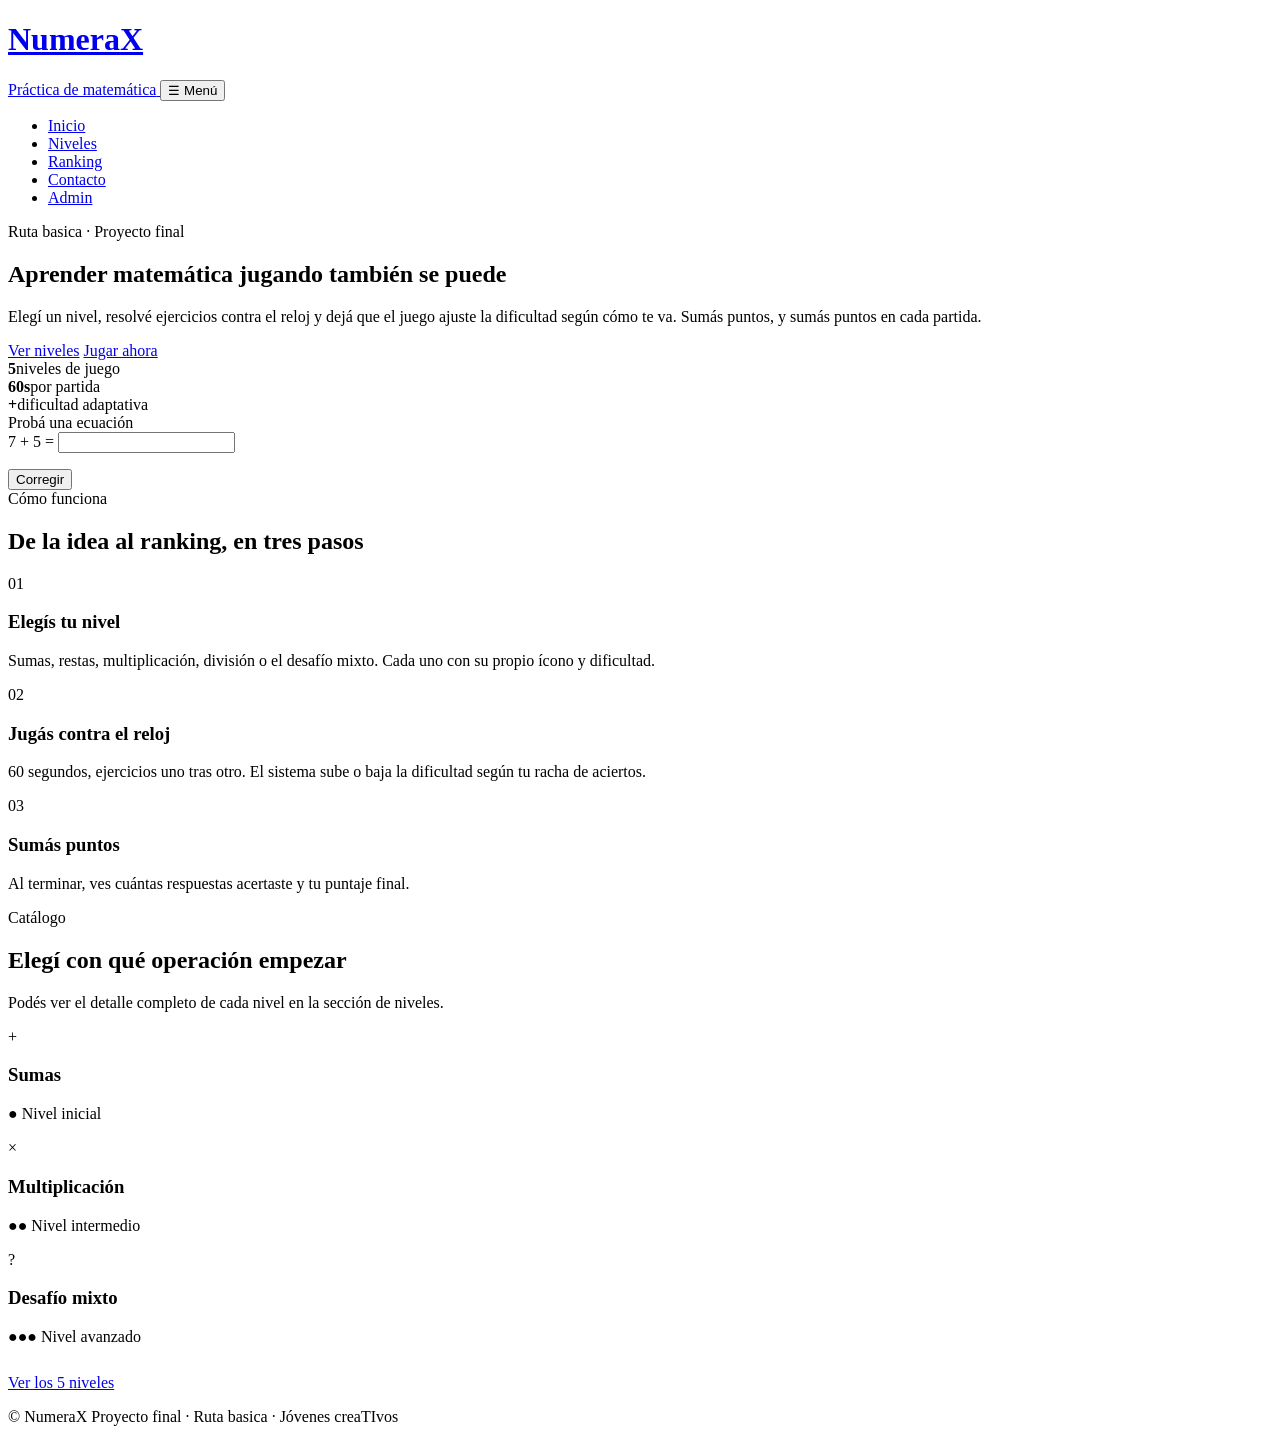
==== index.html @ 87781acc "saco el tutor con IA y cambio ruta básica" ====
<!DOCTYPE html>
<html lang="es">
<head>
  <meta charset="UTF-8" />
  <meta name="viewport" content="width=device-width, initial-scale=1.0" />
  <title>Inicio</title>
  <meta name="description" content="Practicá matemática jugando: sumas, restas, multiplicación, división y desafíos mixtos con dificultad adaptativa." />
  <link rel="preconnect" href="https://fonts.googleapis.com" />
  <link href="https://fonts.googleapis.com/css2?family=Space+Grotesk:wght@500;700&family=Inter:wght@400;500;600&family=IBM+Plex+Mono:wght@500;600&display=swap" rel="stylesheet" />
  <link rel="stylesheet" href="css/style.css" />
</head>
<body data-page="inicio" data-title-suffix="Inicio">
  <header class="site-header">
    <div class="container nav">
      <a href="index.html" class="brand">
        <h1 class="brand-name" data-brand-name>NumeraX</h1>
        <span class="brand-tag" data-brand-tag>Práctica de matemática</span>
      </a>
      <button class="nav-toggle" aria-expanded="false" aria-controls="menu-principal">
        ☰ Menú
      </button>
      <ul class="nav-links" id="menu-principal">
        <li><a href="index.html" data-page="inicio">Inicio</a></li>
        <li><a href="catalogo.html" data-page="catalogo">Niveles</a></li>
        <li><a href="ranking.html" data-page="ranking">Ranking</a></li>
        <li><a href="contacto.html" data-page="contacto">Contacto</a></li>
        <li><a href="login.html" data-page="login">Admin</a></li>
      </ul>
    </div>
  </header>

  <main>
    <section class="hero">
      <div class="container hero" style="grid-column: 1 / -1;">
        <div class="hero-copy">
          <span class="eyebrow">Ruta basica · Proyecto final</span>
          <h1>Aprender matemática jugando también se puede</h1>
          <p class="lede">
            Elegí un nivel, resolvé ejercicios contra el reloj y dejá que el
            juego ajuste la dificultad según cómo te va. Sumás puntos,
            y sumás puntos en cada partida.
          </p>
          <div class="hero-actions">
            <a href="catalogo.html" class="btn btn-primary">Ver niveles</a>
            <a href="jugar.html?nivel=mixto" class="btn btn-secondary">Jugar ahora</a>
          </div>
          <div class="hero-stats">
            <div><strong>5</strong><span>niveles de juego</span></div>
            <div><strong>60s</strong><span>por partida</span></div>
            <div><strong>+</strong><span>dificultad adaptativa</span></div>
          </div>
        </div>

        <div class="hero-visual">
          <div class="demo-card">
            <span class="label">Probá una ecuación</span>
            <div class="equation-demo">
              <span id="demo-a">7</span>
              <span>+</span>
              <span id="demo-b">5</span>
              <span>=</span>
              <input type="number" id="demo-input" aria-label="Tu respuesta" />
            </div>
            <p class="equation-feedback" id="demo-feedback"></p>
            <button class="btn btn-secondary btn-block" id="demo-btn" type="button">Corregir</button>
          </div>
        </div>
      </div>
    </section>

    <section id="como-funciona">
      <div class="container">
        <div class="section-head">
          <span class="eyebrow">Cómo funciona</span>
          <h2>De la idea al ranking, en tres pasos</h2>
        </div>
        <div class="grid-3">
          <div class="card">
            <span class="step-number">01</span>
            <h3>Elegís tu nivel</h3>
            <p>Sumas, restas, multiplicación, división o el desafío mixto. Cada uno con su propio ícono y dificultad.</p>
          </div>
          <div class="card">
            <span class="step-number">02</span>
            <h3>Jugás contra el reloj</h3>
            <p>60 segundos, ejercicios uno tras otro. El sistema sube o baja la dificultad según tu racha de aciertos.</p>
          </div>
          <div class="card">
            <span class="step-number">03</span>
            <h3>Sumás puntos</h3>
            <p>Al terminar, ves cuántas respuestas acertaste y tu puntaje final.</p>
          </div>
        </div>
      </div>
    </section>

    <section id="niveles-preview">
      <div class="container">
        <div class="section-head">
          <span class="eyebrow">Catálogo</span>
          <h2>Elegí con qué operación empezar</h2>
          <p>Podés ver el detalle completo de cada nivel en la sección de niveles.</p>
        </div>
        <div class="grid-3">
          <div class="level-card">
            <div class="icon mono">+</div>
            <h3>Sumas</h3>
            <p class="difficulty"><span class="dot">●</span> Nivel inicial</p>
          </div>
          <div class="level-card">
            <div class="icon mono">×</div>
            <h3>Multiplicación</h3>
            <p class="difficulty"><span class="dot">●●</span> Nivel intermedio</p>
          </div>
          <div class="level-card">
            <div class="icon mono">?</div>
            <h3>Desafío mixto</h3>
            <p class="difficulty"><span class="dot">●●●</span> Nivel avanzado</p>
          </div>
        </div>
        <p class="center" style="margin-top:28px;">
          <a href="catalogo.html" class="btn btn-secondary">Ver los 5 niveles</a>
        </p>
      </div>
    </section>
  </main>

  <footer class="site-footer">
    <div class="container">
      <span>© <span data-current-year></span> <span data-brand-name>NumeraX</span></span>
      <span>Proyecto final · Ruta basica · Jóvenes creaTIvos</span>
    </div>
  </footer>

  <script src="js/config.js"></script>
  <script src="js/common.js"></script>
  <script>
    document.addEventListener("DOMContentLoaded", () => {
      const a = 7, b = 5, resultado = 12;
      const input = document.getElementById("demo-input");
      const feedback = document.getElementById("demo-feedback");
      document.getElementById("demo-btn").addEventListener("click", () => {
        const valor = Number(input.value);
        feedback.classList.remove("ok", "bad");
        if (valor === resultado) {
          feedback.textContent = "¡Exacto! Así de simple se siente jugar.";
          feedback.classList.add("ok");
        } else {
          feedback.textContent = `Casi — era ${resultado}. ¡Animate a jugar de verdad!`;
          feedback.classList.add("bad");
        }
      });
    });
  </script>
  <script type="module" src="js/sesion.js"></script>
</body>
</html>
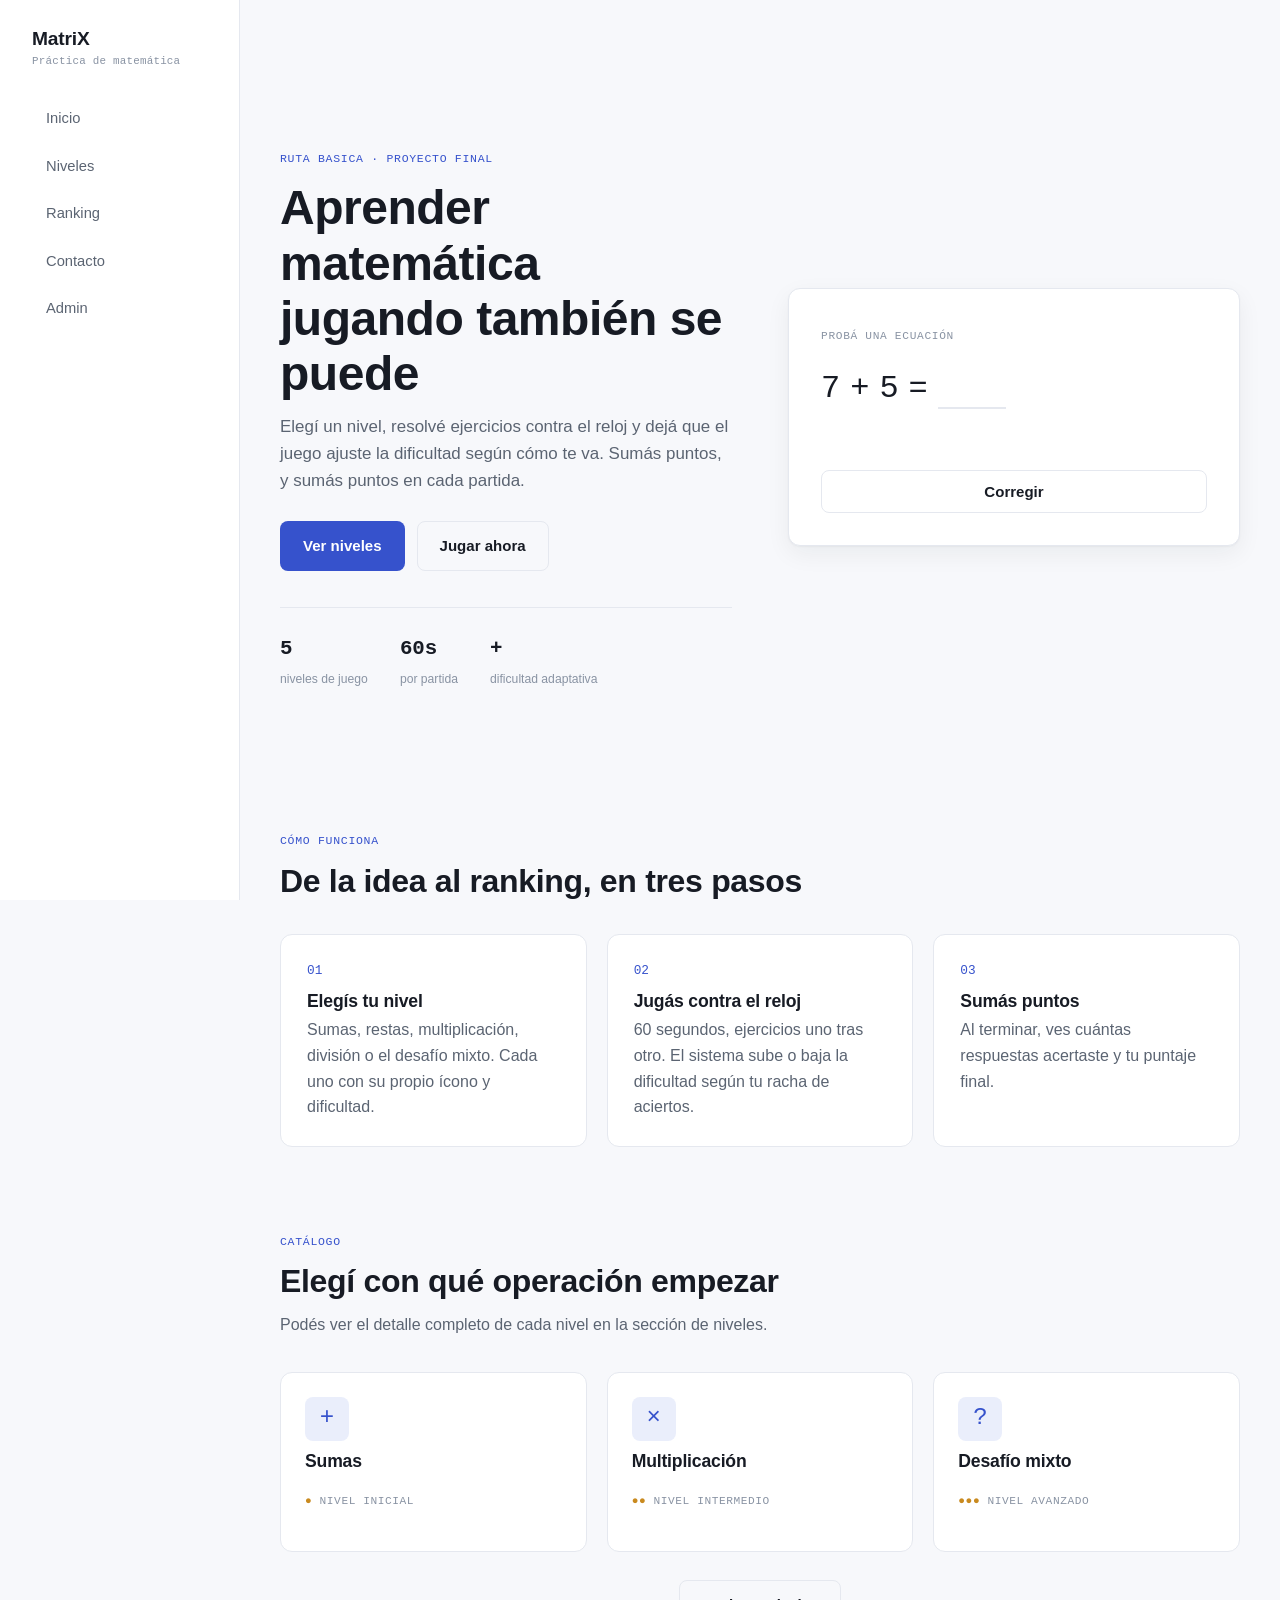
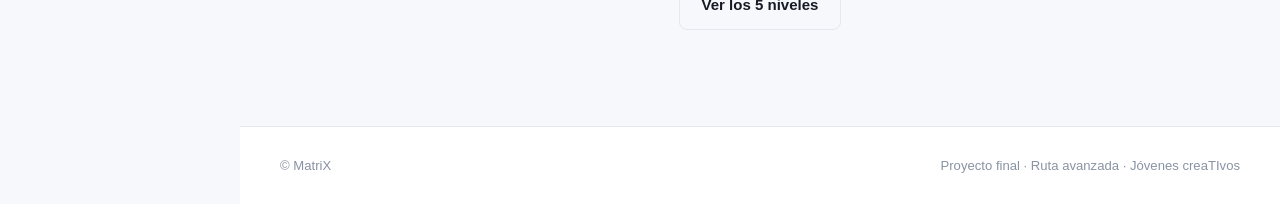
==== commit 6e8f0e58: "Merge branch 'main' of https://github.com/valen561/MatriX" ====
--- a/index.html
+++ b/index.html
@@ -13,7 +13,7 @@
   <header class="site-header">
     <div class="container nav">
       <a href="index.html" class="brand">
-        <h1 class="brand-name" data-brand-name>NumeraX</h1>
+        <h1 class="brand-name" data-brand-name>MatriX</h1>
         <span class="brand-tag" data-brand-tag>Práctica de matemática</span>
       </a>
       <button class="nav-toggle" aria-expanded="false" aria-controls="menu-principal">
@@ -127,8 +127,8 @@
 
   <footer class="site-footer">
     <div class="container">
-      <span>© <span data-current-year></span> <span data-brand-name>NumeraX</span></span>
-      <span>Proyecto final · Ruta basica · Jóvenes creaTIvos</span>
+      <span>© <span data-current-year></span> <span data-brand-name>MatriX</span></span>
+      <span>Proyecto final · Ruta avanzada · Jóvenes creaTIvos</span>
     </div>
   </footer>
 
--- a/css/style.css
+++ b/css/style.css
@@ -0,0 +1,1074 @@
+/* ============================================================
+   TOKENS DE DISEÑO — versión minimalista
+   Paleta basada en azul índigo (lógica, precisión, números),
+   con acentos discretos de verde/rojo solo para feedback.
+   ============================================================ */
+:root {
+  --bg: #f7f8fb;
+  --surface: #ffffff;
+  --border: #e5e8ef;
+  --ink: #171b24;
+  --ink-soft: #5b6472;
+  --ink-faint: #8993a3;
+
+  --accent: #3652cc;
+  --accent-dark: #26399c;
+  --accent-soft: #eaeefb;
+
+  --success: #1e9e6d;
+  --success-soft: #e5f5ee;
+  --danger: #d64545;
+  --danger-soft: #fbe9e7;
+  --gold: #c98a1f;
+
+  --font-display: "Space Grotesk", "Segoe UI", sans-serif;
+  --font-body: "Inter", "Segoe UI", sans-serif;
+  --font-mono: "IBM Plex Mono", "Courier New", monospace;
+
+  --radius: 12px;
+  --radius-sm: 8px;
+  --shadow-card: 0 1px 2px rgba(23, 27, 36, 0.04), 0 8px 24px rgba(23, 27, 36, 0.06);
+  --max-width: 1120px;
+}
+
+* { box-sizing: border-box; }
+html { scroll-behavior: smooth; }
+
+body {
+  margin: 0;
+  font-family: var(--font-body);
+  color: var(--ink);
+  background: var(--bg);
+  line-height: 1.6;
+}
+
+img { max-width: 100%; display: block; }
+a { color: inherit; }
+
+.container {
+  max-width: var(--max-width);
+  margin: 0 auto;
+  padding: 0 24px;
+}
+
+h1, h2, h3, .brand-name {
+  font-family: var(--font-display);
+  color: var(--ink);
+  line-height: 1.15;
+  font-weight: 600;
+  margin: 0 0 12px;
+  letter-spacing: -0.01em;
+}
+
+h1 { font-size: clamp(2rem, 4.4vw, 3rem); }
+h2 { font-size: clamp(1.5rem, 2.6vw, 2rem); }
+h3 { font-size: 1.1rem; font-weight: 600; }
+
+p { margin: 0 0 16px; color: var(--ink-soft); }
+.mono { font-family: var(--font-mono); }
+
+.eyebrow {
+  display: inline-flex;
+  align-items: center;
+  gap: 8px;
+  font-family: var(--font-mono);
+  font-size: 0.72rem;
+  letter-spacing: 0.06em;
+  text-transform: uppercase;
+  color: var(--accent);
+  margin-bottom: 12px;
+}
+
+/* ---------------- BOTONES ---------------- */
+.btn {
+  display: inline-flex;
+  align-items: center;
+  justify-content: center;
+  gap: 8px;
+  font-family: var(--font-body);
+  font-weight: 600;
+  font-size: 0.94rem;
+  padding: 12px 22px;
+  border-radius: var(--radius-sm);
+  border: 1px solid transparent;
+  cursor: pointer;
+  text-decoration: none;
+  transition: background 0.15s ease, border-color 0.15s ease, transform 0.1s ease;
+}
+.btn:active { transform: scale(0.98); }
+.btn:focus-visible { outline: 2px solid var(--accent); outline-offset: 2px; }
+
+.btn-primary { background: var(--accent); color: #fff; }
+.btn-primary:hover { background: var(--accent-dark); }
+
+.btn-secondary { background: transparent; color: var(--ink); border-color: var(--border); }
+.btn-secondary:hover { border-color: var(--ink-faint); }
+
+.btn-ghost { background: var(--surface); color: var(--ink); border-color: var(--border); }
+.btn-ghost:hover { border-color: var(--ink-faint); }
+
+.btn-block { width: 100%; }
+.btn[disabled] { opacity: 0.5; cursor: not-allowed; transform: none; }
+
+/* ---------------- HEADER / NAV ---------------- */
+.site-header {
+  background: var(--surface);
+  border-bottom: 1px solid var(--border);
+  position: sticky;
+  top: 0;
+  z-index: 50;
+}
+.nav {
+  display: flex;
+  align-items: center;
+  justify-content: space-between;
+  padding: 16px 0;
+}
+.brand { display: flex; align-items: baseline; gap: 8px; text-decoration: none; }
+.brand-name { color: var(--ink); font-size: 1.2rem; margin: 0; }
+.brand-tag {
+  font-family: var(--font-mono);
+  font-size: 0.68rem;
+  color: var(--ink-faint);
+  letter-spacing: 0.02em;
+}
+.nav-links { list-style: none; display: flex; gap: 4px; margin: 0; padding: 0; }
+.nav-links a {
+  display: block;
+  padding: 8px 14px;
+  border-radius: var(--radius-sm);
+  text-decoration: none;
+  color: var(--ink-soft);
+  font-weight: 500;
+  font-size: 0.92rem;
+}
+.nav-links a:hover { color: var(--ink); background: var(--bg); }
+.nav-links a[aria-current="page"] { color: var(--accent); background: var(--accent-soft); }
+
+.nav-account { display: flex; align-items: center; gap: 8px; }
+.nav-account .nav-user { font-family: var(--font-mono); font-size: 0.85rem; color: var(--ink-soft); }
+.nav-account .btn { padding: 8px 14px; font-size: 0.85rem; }
+
+.nav-toggle {
+  display: none;
+  background: none;
+  border: 1px solid var(--border);
+  border-radius: var(--radius-sm);
+  color: var(--ink);
+  padding: 8px 10px;
+  cursor: pointer;
+}
+
+/* ---------------- HERO ---------------- */
+.hero {
+  padding: 72px 0 48px;
+  display: grid;
+  grid-template-columns: 1.1fr 0.9fr;
+  gap: 56px;
+  align-items: center;
+}
+.hero-copy .lede { font-size: 1.06rem; }
+.hero-actions { display: flex; gap: 12px; flex-wrap: wrap; margin-top: 26px; }
+.hero-stats {
+  display: flex;
+  gap: 32px;
+  margin-top: 36px;
+  padding-top: 24px;
+  border-top: 1px solid var(--border);
+}
+.hero-stats strong {
+  display: block;
+  font-family: var(--font-mono);
+  font-size: 1.3rem;
+  color: var(--ink);
+}
+.hero-stats span { font-size: 0.76rem; color: var(--ink-faint); }
+
+/* Elemento distintivo del hero: tarjeta limpia con ecuación en vivo */
+.demo-card {
+  background: var(--surface);
+  border: 1px solid var(--border);
+  border-radius: var(--radius);
+  box-shadow: var(--shadow-card);
+  padding: 32px;
+}
+.demo-card .label {
+  font-family: var(--font-mono);
+  font-size: 0.7rem;
+  text-transform: uppercase;
+  letter-spacing: 0.06em;
+  color: var(--ink-faint);
+}
+.equation-demo {
+  font-family: var(--font-mono);
+  font-size: 2rem;
+  color: var(--ink);
+  margin: 16px 0;
+  display: flex;
+  align-items: center;
+  gap: 10px;
+  flex-wrap: wrap;
+}
+.equation-demo input {
+  width: 68px;
+  font-family: var(--font-mono);
+  font-size: 2rem;
+  text-align: center;
+  border: none;
+  border-bottom: 2px solid var(--border);
+  background: transparent;
+  color: var(--accent);
+}
+.equation-demo input:focus { outline: none; border-color: var(--accent); }
+.equation-feedback { min-height: 24px; font-family: var(--font-mono); font-size: 0.92rem; font-weight: 500; }
+.equation-feedback.ok { color: var(--success); }
+.equation-feedback.bad { color: var(--danger); }
+
+/* ---------------- SECCIONES GENERALES ---------------- */
+section { padding: 52px 0; }
+.section-head { max-width: 620px; margin-bottom: 34px; }
+.section-head p { margin-bottom: 0; }
+
+.grid-3 { display: grid; grid-template-columns: repeat(3, 1fr); gap: 20px; }
+.grid-2 { display: grid; grid-template-columns: repeat(2, 1fr); gap: 20px; }
+
+.card {
+  background: var(--surface);
+  border: 1px solid var(--border);
+  border-radius: var(--radius);
+  padding: 26px;
+}
+.card h3 { margin-bottom: 6px; }
+.card p { margin-bottom: 0; }
+.step-number {
+  font-family: var(--font-mono);
+  color: var(--accent);
+  font-size: 0.8rem;
+  margin-bottom: 10px;
+  display: block;
+}
+
+/* ---------------- NIVELES / CATÁLOGO ---------------- */
+.level-card {
+  background: var(--surface);
+  border: 1px solid var(--border);
+  border-radius: var(--radius);
+  padding: 24px;
+  display: flex;
+  flex-direction: column;
+  gap: 10px;
+  transition: border-color 0.15s ease;
+}
+.level-card:hover { border-color: var(--ink-faint); }
+.level-card .icon {
+  font-family: var(--font-mono);
+  font-size: 1.5rem;
+  width: 44px; height: 44px;
+  display: flex; align-items: center; justify-content: center;
+  border-radius: var(--radius-sm);
+  background: var(--accent-soft);
+  color: var(--accent);
+}
+.level-card .difficulty {
+  font-family: var(--font-mono);
+  font-size: 0.7rem;
+  text-transform: uppercase;
+  letter-spacing: 0.05em;
+  color: var(--ink-faint);
+}
+.level-card .difficulty .dot { color: var(--gold); }
+
+/* ---------------- JUEGO ---------------- */
+.game-shell {
+  background: var(--surface);
+  border: 1px solid var(--border);
+  border-radius: var(--radius);
+  padding: 32px;
+  max-width: 600px;
+  margin: 0 auto;
+}
+.game-topbar {
+  display: flex;
+  justify-content: space-between;
+  align-items: center;
+  font-family: var(--font-mono);
+  margin-bottom: 24px;
+  flex-wrap: wrap;
+  gap: 10px;
+}
+.game-topbar .pill {
+  background: var(--bg);
+  border: 1px solid var(--border);
+  border-radius: 999px;
+  padding: 6px 14px;
+  font-size: 0.82rem;
+  color: var(--ink-soft);
+}
+.game-topbar .pill.timer { color: var(--danger); border-color: var(--danger-soft); background: var(--danger-soft); }
+.game-topbar .pill.streak { color: var(--gold); }
+
+.problem { text-align: center; padding: 28px 0; }
+.problem .expression { font-family: var(--font-mono); font-size: 2.8rem; color: var(--ink); font-weight: 500; }
+.answer-form { display: flex; justify-content: center; gap: 12px; margin-top: 18px; flex-wrap: wrap; }
+.answer-form input {
+  width: 120px;
+  font-family: var(--font-mono);
+  font-size: 1.5rem;
+  text-align: center;
+  padding: 10px;
+  border: 1px solid var(--border);
+  border-radius: var(--radius-sm);
+}
+.answer-form input:focus { outline: none; border-color: var(--accent); }
+
+.feedback-banner {
+  text-align: center;
+  font-family: var(--font-mono);
+  font-weight: 500;
+  padding: 10px;
+  border-radius: var(--radius-sm);
+  min-height: 20px;
+  font-size: 0.9rem;
+}
+.feedback-banner.ok { color: var(--success); background: var(--success-soft); }
+.feedback-banner.bad { color: var(--danger); background: var(--danger-soft); }
+
+.tutor-box {
+  margin-top: 22px;
+  border-top: 1px solid var(--border);
+  padding-top: 18px;
+  font-size: 0.9rem;
+}
+.tutor-box .tutor-label {
+  font-family: var(--font-mono);
+  font-size: 0.7rem;
+  text-transform: uppercase;
+  letter-spacing: 0.05em;
+  color: var(--accent);
+  margin-bottom: 6px;
+  display: block;
+}
+
+.result-screen { text-align: center; }
+.result-screen .score-big { font-family: var(--font-mono); font-size: 3rem; color: var(--ink); font-weight: 600; }
+
+/* ---------------- FORMULARIOS (contacto / admin) ---------------- */
+.form-card {
+  background: var(--surface);
+  border: 1px solid var(--border);
+  border-radius: var(--radius);
+  padding: 32px;
+  max-width: 540px;
+  margin: 0 auto;
+}
+.field { margin-bottom: 18px; }
+.field label {
+  display: block;
+  font-family: var(--font-mono);
+  font-size: 0.76rem;
+  text-transform: uppercase;
+  letter-spacing: 0.04em;
+  margin-bottom: 6px;
+  color: var(--ink-faint);
+}
+.field input, .field textarea, .field select {
+  width: 100%;
+  padding: 11px 14px;
+  border: 1px solid var(--border);
+  border-radius: var(--radius-sm);
+  font-family: var(--font-body);
+  font-size: 1rem;
+  background: var(--bg);
+}
+.field input:focus, .field textarea:focus, .field select:focus {
+  outline: none; border-color: var(--accent); background: var(--surface);
+}
+.field textarea { resize: vertical; min-height: 110px; }
+.field-error { color: var(--danger); font-size: 0.8rem; margin-top: 6px; display: none; }
+.field.invalid input, .field.invalid textarea { border-color: var(--danger); }
+.field.invalid .field-error { display: block; }
+
+.alert { padding: 13px 16px; border-radius: var(--radius-sm); font-size: 0.9rem; margin-bottom: 18px; display: none; }
+.alert.show { display: block; }
+.alert-success { background: var(--success-soft); color: #146c4a; }
+.alert-error { background: var(--danger-soft); color: var(--danger); }
+
+/* ---------------- ADMIN ---------------- */
+.admin-header { display: flex; justify-content: space-between; align-items: center; margin-bottom: 24px; flex-wrap: wrap; gap: 12px; }
+table.ranking { width: 100%; border-collapse: collapse; background: var(--surface); border: 1px solid var(--border); border-radius: var(--radius); overflow: hidden; }
+table.ranking th, table.ranking td { text-align: left; padding: 12px 16px; border-bottom: 1px solid var(--border); font-size: 0.9rem; }
+table.ranking th { font-family: var(--font-mono); text-transform: uppercase; font-size: 0.68rem; letter-spacing: 0.04em; color: var(--ink-faint); background: var(--bg); }
+table.ranking tr:last-child td { border-bottom: none; }
+.empty-state { text-align: center; padding: 36px 20px; color: var(--ink-faint); font-family: var(--font-mono); font-size: 0.88rem; }
+
+/* ---------------- TABS DE RANKING ---------------- */
+.tabs { display: flex; gap: 8px; margin-bottom: 24px; flex-wrap: wrap; }
+.tab-btn {
+  font-family: var(--font-mono);
+  font-size: 0.85rem;
+  padding: 10px 18px;
+  border-radius: var(--radius-sm);
+  border: 1px solid var(--border);
+  background: var(--surface);
+  color: var(--ink-soft);
+  cursor: pointer;
+  transition: all 0.15s ease;
+}
+.tab-btn:hover { border-color: var(--ink-faint); }
+.tab-btn.active { background: var(--accent); border-color: var(--accent); color: #fff; }
+.rank-position { font-family: var(--font-mono); font-weight: 600; }
+.rank-position.top-1 { color: var(--gold); }
+.rank-position.top-2 { color: #8993a3; }
+.rank-position.top-3 { color: #b0733a; }
+.rank-name-you { color: var(--accent); font-weight: 600; }
+
+/* ---------------- MEDIDOR DE CONTRASEÑA ---------------- */
+.password-meter { display: flex; gap: 4px; margin-top: 8px; }
+.password-meter span { height: 4px; flex: 1; background: var(--border); border-radius: 2px; transition: background 0.2s ease; }
+.password-meter[data-fuerza="1"] span:nth-child(1) { background: var(--danger); }
+.password-meter[data-fuerza="2"] span:nth-child(-n+2) { background: var(--gold); }
+.password-meter[data-fuerza="3"] span:nth-child(-n+3) { background: var(--success); }
+.password-hint { font-size: 0.78rem; color: var(--ink-faint); margin-top: 6px; }
+
+/* ---------------- CHAT CON IA ---------------- */
+.chat-shell {
+  max-width: 680px;
+  margin: 0 auto;
+  background: var(--surface);
+  border: 1px solid var(--border);
+  border-radius: var(--radius);
+  padding: 20px;
+}
+.chat-log {
+  height: 380px;
+  overflow-y: auto;
+  display: flex;
+  flex-direction: column;
+  gap: 10px;
+  padding: 4px 2px 12px;
+}
+.chat-msg { max-width: 85%; padding: 10px 14px; border-radius: var(--radius-sm); font-size: 0.95rem; }
+.chat-msg p { margin: 0; color: inherit; white-space: pre-wrap; }
+.chat-msg.bot { background: var(--bg); border: 1px solid var(--border); align-self: flex-start; color: var(--ink); }
+.chat-msg.user { background: var(--accent); color: #fff; align-self: flex-end; }
+.chat-msg.typing { color: var(--ink-faint); font-family: var(--font-mono); font-size: 0.85rem; }
+.chat-msg.error { background: var(--danger-soft); border-color: var(--danger); color: var(--danger); }
+.chat-form { display: flex; gap: 10px; margin-top: 12px; }
+.chat-form input {
+  flex: 1;
+  padding: 12px 14px;
+  border: 1px solid var(--border);
+  border-radius: var(--radius-sm);
+  font-family: var(--font-body);
+  font-size: 1rem;
+  background: var(--bg);
+}
+.chat-form input:focus { outline: none; border-color: var(--accent); background: var(--surface); }
+
+.cloud-msg {
+  text-align: center;
+  font-family: var(--font-mono);
+  font-size: 0.85rem;
+  padding: 10px;
+  border-radius: var(--radius-sm);
+  margin-top: 14px;
+}
+.cloud-msg.ok { background: var(--success-soft); color: #146c4a; }
+.cloud-msg.warn { background: var(--accent-soft); color: var(--accent-dark); }
+
+/* ---------------- FOOTER ---------------- */
+.site-footer {
+  background: var(--surface);
+  border-top: 1px solid var(--border);
+  color: var(--ink-faint);
+  padding: 28px 0;
+  margin-top: 40px;
+  font-size: 0.82rem;
+}
+.site-footer .container { display: flex; justify-content: space-between; flex-wrap: wrap; gap: 12px; }
+
+/* ---------------- UTILIDADES ---------------- */
+.center { text-align: center; }
+.hidden { display: none !important; }
+.visually-hidden { position: absolute; width: 1px; height: 1px; overflow: hidden; clip: rect(0 0 0 0); white-space: nowrap; }
+
+/* ---------------- RESPONSIVE ---------------- */
+@media (max-width: 860px) {
+  .hero { grid-template-columns: 1fr; padding-top: 32px; }
+  .grid-3 { grid-template-columns: 1fr 1fr; }
+  .grid-2 { grid-template-columns: 1fr; }
+  .nav-toggle { display: inline-flex; align-items: center; gap: 6px; }
+  .nav-links {
+    position: absolute; top: 100%; left: 0; right: 0;
+    flex-direction: column; background: var(--surface);
+    border-bottom: 1px solid var(--border);
+    padding: 10px; display: none;
+  }
+  .nav-links.open { display: flex; }
+  .nav { position: relative; }
+}
+@media (max-width: 560px) {
+  .grid-3 { grid-template-columns: 1fr; }
+  .equation-demo { font-size: 1.5rem; }
+  .problem .expression { font-size: 2rem; }
+}
+@media (prefers-reduced-motion: reduce) {
+  html { scroll-behavior: auto; }
+  .btn { transition: none; }
+}
+
+/* ============================================================
+   LAYOUT: menú lateral fijo a la izquierda + contenido con margen
+   ============================================================ */
+html, body { overflow-x: hidden; }
+
+body { display: block; }
+
+.site-header {
+  position: fixed;
+  top: 0;
+  left: 0;
+  bottom: 0;
+  width: var(--sidebar-w);
+  height: 100vh;
+  overflow-y: auto;
+  z-index: 50;
+  background: var(--surface);
+  border-right: 1px solid var(--border);
+  border-bottom: none;
+}
+
+.site-header .container.nav {
+  flex-direction: column;
+  align-items: stretch;
+  justify-content: flex-start;
+  gap: 28px;
+  max-width: none;
+  height: 100%;
+  padding: 28px 16px;
+}
+
+.site-header .brand { flex-direction: column; gap: 4px; padding: 0 8px; }
+
+.nav-toggle { display: none !important; }
+
+.nav-links {
+  flex-direction: column;
+  gap: 4px;
+  position: static;
+  display: flex !important;
+  background: none;
+  border: none;
+  box-shadow: none;
+  padding: 0;
+}
+
+.nav-links a {
+  display: block;
+  padding: 10px 14px;
+  width: 100%;
+}
+
+.site-header .nav-account {
+  flex-direction: column;
+  align-items: stretch;
+  margin-top: auto;
+}
+
+main,
+.site-footer {
+  margin-left: var(--sidebar-w);
+  min-width: 0;
+}
+
+.site-footer .container {
+  display: flex;
+  flex-wrap: wrap;
+  justify-content: space-between;
+  gap: 8px;
+}
+
+.container {
+  max-width: 1080px;
+  padding: 0 40px;
+}
+
+section { padding: 40px 0; }
+
+img, table, pre, .game-shell, .form-card, .card, .level-card {
+  max-width: 100%;
+}
+
+table.ranking { display: table; table-layout: fixed; width: 100%; }
+
+/* Celular / pantallas chicas: menú arriba, contenido a todo el ancho */
+@media (max-width: 860px) {
+  .site-header {
+    position: sticky;
+    width: auto;
+    height: auto;
+    overflow: visible;
+    border-right: none;
+    border-bottom: 1px solid var(--border);
+  }
+
+  .site-header .container.nav {
+    flex-direction: row;
+    align-items: center;
+    justify-content: space-between;
+    height: auto;
+    padding: 14px 20px;
+    gap: 12px;
+  }
+
+  .site-header .brand { flex-direction: row; align-items: baseline; padding: 0; }
+
+  .nav-toggle { display: inline-flex !important; align-items: center; gap: 6px; }
+
+  .nav-links {
+    display: none !important;
+    position: absolute;
+    top: 100%;
+    left: 0;
+    right: 0;
+    background: var(--surface);
+    border-bottom: 1px solid var(--border);
+    padding: 8px 16px 16px;
+  }
+
+  .nav-links.open,
+  .nav-links.abierto { display: flex !important; }
+
+  .site-header .nav-account { margin-top: 0; }
+
+  main,
+  .site-footer { margin-left: 0; }
+
+  .container { padding: 0 20px; }
+}
+
+/* Hero: que tenga aire en los bordes (el contenedor ya no es display: contents) */
+.container.hero {
+  padding: 72px 40px 48px;
+  gap: 48px;
+  min-width: 0;
+}
+.hero-copy, .hero-visual { min-width: 0; }
+
+@media (max-width: 860px) {
+  .container.hero { padding: 32px 20px 40px; }
+}
+
+/* ============================================================
+   PREFERENCIAS DE INTERFAZ: ancho del menú y modo oscuro
+   ============================================================ */
+:root { --sidebar-w: 240px; }
+html.menu-compacto { --sidebar-w: 84px; }
+
+html.menu-compacto .site-header .container.nav { padding: 28px 12px; }
+html.menu-compacto .brand-tag,
+html.menu-compacto .nav-account { display: none; }
+html.menu-compacto .brand-name { font-size: 1rem; }
+html.menu-compacto .nav-links a {
+  font-size: 0;
+  padding: 10px 0;
+  text-align: center;
+}
+html.menu-compacto .nav-links a::before {
+  content: attr(data-corto);
+  font-family: var(--font-mono);
+  font-size: 0.95rem;
+  font-weight: 600;
+}
+
+.ui-toggle {
+  display: inline-flex;
+  align-items: center;
+  justify-content: center;
+  gap: 8px;
+  width: 100%;
+  padding: 9px 12px;
+  border: 1px solid var(--border);
+  border-radius: var(--radius-sm);
+  background: var(--surface);
+  color: var(--ink-soft);
+  font-family: var(--font-body);
+  font-size: 0.85rem;
+  cursor: pointer;
+}
+.ui-toggle:hover { border-color: var(--ink-faint); color: var(--ink); }
+html.menu-compacto .ui-toggle .texto { display: none; }
+
+.ui-controles { display: flex; flex-direction: column; gap: 8px; margin-top: auto; }
+
+/* Modo oscuro: mismos tokens, otros valores */
+html[data-tema="oscuro"] {
+  color-scheme: dark;
+  --bg: #0f1218;
+  --surface: #171b24;
+  --border: #2a3040;
+  --ink: #eef1f7;
+  --ink-soft: #aab2c0;
+  --ink-faint: #7a8394;
+  --accent: #7d93f0;
+  --accent-dark: #9db0ff;
+  --accent-soft: #1f2740;
+  --success: #3ccf96;
+  --success-soft: #163b2e;
+  --danger: #ff7a7a;
+  --danger-soft: #3d2224;
+  --gold: #e6a93a;
+  --shadow-card: 0 1px 2px rgba(0, 0, 0, 0.4), 0 8px 24px rgba(0, 0, 0, 0.35);
+}
+html[data-tema="oscuro"] .btn-primary { color: #0f1218; }
+html[data-tema="oscuro"] .btn-primary:hover { color: #0f1218; }
+html[data-tema="oscuro"] .btn-ghost,
+html[data-tema="oscuro"] .btn-secondary { color: var(--ink); }
+
+/* En celular no hace falta el botón de ancho */
+@media (max-width: 860px) {
+  .ui-controles .boton-menu { display: none; }
+  html.menu-compacto { --sidebar-w: 240px; }
+}
+
+/* ============================================================
+   AJUSTES DE ESPACIO: menú sin desborde y hero bien distribuido
+   ============================================================ */
+.site-header {
+  overflow-x: hidden;
+  overflow-y: auto;
+}
+.site-header .container.nav,
+.site-header .container.nav > * {
+  min-width: 0;
+  max-width: 100%;
+  width: 100%;
+  padding-left: 16px;
+  padding-right: 16px;
+}
+.site-header .container.nav { padding-left: 16px; padding-right: 16px; }
+.site-header .brand-tag { white-space: normal; line-height: 1.4; display: block; }
+.site-header .ui-toggle { width: 100%; white-space: nowrap; overflow: hidden; }
+html.menu-compacto .site-header .container.nav > * { padding-left: 0; padding-right: 0; }
+
+/* Hero: dos columnas de verdad, sin huecos */
+.container.hero {
+  display: grid;
+  grid-template-columns: minmax(0, 1fr) minmax(0, 1fr);
+  align-items: center;
+  gap: 56px;
+}
+.container.hero > .hero-copy { grid-column: 1; grid-row: 1; }
+.container.hero > .hero-visual { grid-column: 2; grid-row: 1; }
+
+@media (max-width: 860px) {
+  .container.hero { grid-template-columns: minmax(0, 1fr); gap: 32px; }
+  .container.hero > .hero-copy,
+  .container.hero > .hero-visual { grid-column: 1; grid-row: auto; }
+}
+
+/* ============================================================
+   BARRA DE CUENTA: arriba a la derecha
+   ============================================================ */
+.cuenta-barra {
+  position: fixed;
+  top: 16px;
+  right: 20px;
+  z-index: 60;
+  display: flex;
+  align-items: center;
+  gap: 10px;
+}
+.cuenta-usuario {
+  font-family: var(--font-mono);
+  font-size: 0.82rem;
+  color: var(--ink-soft);
+  background: var(--surface);
+  border: 1px solid var(--border);
+  border-radius: var(--radius-sm);
+  padding: 8px 12px;
+}
+.cuenta-boton {
+  display: inline-flex;
+  align-items: center;
+  padding: 8px 14px;
+  border: 1px solid var(--border);
+  border-radius: var(--radius-sm);
+  background: var(--surface);
+  color: var(--ink);
+  font-family: var(--font-body);
+  font-size: 0.85rem;
+  font-weight: 600;
+  text-decoration: none;
+  cursor: pointer;
+}
+.cuenta-boton:hover { border-color: var(--accent); color: var(--accent); }
+.cuenta-boton-primario { background: var(--accent); border-color: var(--accent); color: #fff; }
+.cuenta-boton-primario:hover { color: #fff; opacity: 0.9; }
+
+@media (max-width: 860px) {
+  .cuenta-barra { top: auto; bottom: 16px; right: 16px; }
+}
+
+/* Respetar el atributo hidden en las tablas (la regla de tabla lo anulaba) */
+table[hidden], .hidden { display: none !important; }
+table.ranking { width: 100%; }
+
+/* Columnas del ranking: la posición ocupa poco y el resto se reparte */
+table.ranking th:first-child, table.ranking td:first-child { width: 56px; }
+table.ranking th, table.ranking td { text-align: left; }
+
+/* ============================================================
+   TUTOR FLOTANTE (widget de chat)
+   ============================================================ */
+.tutor-flotante {
+  position: fixed;
+  right: 20px;
+  bottom: 20px;
+  z-index: 70;
+  padding: 12px 18px;
+  border: none;
+  border-radius: 999px;
+  background: var(--accent);
+  color: #fff;
+  font-family: var(--font-body);
+  font-weight: 600;
+  box-shadow: var(--shadow-card);
+  cursor: pointer;
+}
+.tutor-panel {
+  position: fixed;
+  right: 20px;
+  bottom: 76px;
+  z-index: 70;
+  width: min(360px, calc(100vw - 40px));
+  height: 420px;
+  display: flex;
+  flex-direction: column;
+  background: var(--surface);
+  border: 1px solid var(--border);
+  border-radius: var(--radius);
+  box-shadow: var(--shadow-card);
+  overflow: hidden;
+}
+.tutor-panel[hidden] { display: none; }
+.tutor-cabecera {
+  display: flex;
+  justify-content: space-between;
+  align-items: center;
+  padding: 12px 14px;
+  border-bottom: 1px solid var(--border);
+  font-family: var(--font-display);
+}
+.tutor-cerrar { border: none; background: none; color: var(--ink-soft); cursor: pointer; font-size: 1rem; }
+.tutor-mensajes { flex: 1; overflow-y: auto; padding: 12px; display: flex; flex-direction: column; gap: 8px; }
+.tutor-burbuja {
+  margin: 0;
+  padding: 9px 12px;
+  border-radius: var(--radius-sm);
+  font-size: 0.9rem;
+  line-height: 1.45;
+  white-space: pre-wrap;
+  max-width: 88%;
+}
+.tutor-burbuja.bot { background: var(--bg); color: var(--ink); align-self: flex-start; }
+.tutor-burbuja.usuario { background: var(--accent); color: #fff; align-self: flex-end; }
+.tutor-form { display: flex; gap: 8px; padding: 10px; border-top: 1px solid var(--border); }
+.tutor-form[hidden] { display: none; }
+.tutor-form input {
+  flex: 1;
+  min-width: 0;
+  padding: 9px 10px;
+  border: 1px solid var(--border);
+  border-radius: var(--radius-sm);
+  background: var(--bg);
+  color: var(--ink);
+  font-family: var(--font-body);
+}
+.tutor-form .btn { padding: 9px 14px; }
+
+@media (max-width: 860px) {
+  .tutor-flotante { bottom: 12px; right: 12px; }
+  .tutor-panel { right: 12px; bottom: 64px; }
+}
+
+/* Perfil en la barra superior: foto + nombre */
+.cuenta-perfil {
+  display: inline-flex;
+  align-items: center;
+  gap: 10px;
+  padding: 6px 14px 6px 6px;
+  border: 1px solid var(--border);
+  border-radius: 999px;
+  background: var(--surface);
+  color: var(--ink);
+  font-family: var(--font-body);
+  font-size: 0.9rem;
+  font-weight: 600;
+  text-decoration: none;
+}
+.cuenta-perfil:hover { border-color: var(--accent); color: var(--accent); }
+.cuenta-foto {
+  width: 32px;
+  height: 32px;
+  border-radius: 50%;
+  object-fit: cover;
+  display: inline-flex;
+  align-items: center;
+  justify-content: center;
+  background: var(--accent);
+  color: #fff;
+  font-family: var(--font-display);
+  font-weight: 700;
+}
+
+/* ============================================================
+   CELULAR: menos invasivo y más cómodo
+   ============================================================ */
+@media (max-width: 600px) {
+  .container { padding: 0 16px; }
+  section { padding: 24px 0; }
+
+  /* Encabezado superior compacto */
+  .site-header .container.nav { padding: 12px 16px; }
+  .site-header .brand-tag { display: none; }
+  .brand-name { font-size: 1.15rem; }
+  .nav-toggle { padding: 8px 12px; font-size: 0.85rem; }
+
+  /* Títulos más chicos */
+  h2 { font-size: 1.5rem; }
+  .section-head h2 { font-size: 1.4rem; }
+  .hero-copy h1 { font-size: 1.9rem; }
+  .lede { font-size: 0.98rem; }
+
+  /* Tarjetas y formularios a todo el ancho */
+  .form-card, .card, .level-card, .demo-card { padding: 18px; }
+  .grid-2, .grid-3 { grid-template-columns: 1fr; }
+
+  /* Tablas: se desplazan dentro de su espacio, sin mover la página */
+  table.ranking { display: block; overflow-x: auto; white-space: nowrap; }
+  table.ranking th, table.ranking td { padding: 10px 12px; font-size: 0.82rem; }
+
+  /* Juego: el problema y el botón caben en pantalla */
+  .game-shell { padding: 16px; }
+  .game-topbar { gap: 6px; justify-content: center; }
+  .game-topbar .pill { font-size: 0.78rem; padding: 6px 10px; }
+  .expression { font-size: 2.2rem; }
+  .answer-form { gap: 8px; }
+  .answer-form input { width: 96px; font-size: 1.25rem; }
+
+  /* Barra de cuenta: abajo a la derecha, sin tapar el menú */
+  .cuenta-barra {
+    top: auto;
+    bottom: 12px;
+    right: 12px;
+    left: auto;
+    gap: 8px;
+  }
+  .cuenta-perfil { padding: 4px 10px 4px 4px; font-size: 0.8rem; }
+  .cuenta-perfil span { max-width: 96px; overflow: hidden; text-overflow: ellipsis; white-space: nowrap; }
+  .cuenta-foto { width: 28px; height: 28px; }
+  .cuenta-boton { padding: 7px 10px; font-size: 0.8rem; }
+
+  /* Tutor: botón circular solo con el ícono, arriba de la barra de cuenta */
+  .tutor-flotante {
+    left: 12px;
+    right: auto;
+    bottom: 12px;
+    width: 52px;
+    height: 52px;
+    padding: 0;
+    font-size: 0;
+    border-radius: 50%;
+    display: flex;
+    align-items: center;
+    justify-content: center;
+  }
+  .tutor-flotante::before { content: "💬"; font-size: 1.3rem; }
+  .tutor-panel {
+    left: 12px;
+    right: 12px;
+    bottom: 76px;
+    width: auto;
+    height: min(62vh, 440px);
+  }
+
+  /* Pie de página en columna */
+  .site-footer .container { flex-direction: column; gap: 4px; text-align: center; }
+}
+
+/* Corrección de encabezado en celular */
+@media (max-width: 600px) {
+  .site-header .brand-tag { display: none !important; }
+  .site-header .ui-controles { display: none !important; }
+  .site-header .container.nav {
+    display: flex;
+    flex-direction: row;
+    align-items: center;
+    justify-content: space-between;
+    gap: 12px;
+  }
+  .site-header .brand { flex-direction: row; align-items: center; min-width: 0; }
+  .nav-toggle { flex-shrink: 0; }
+}
+
+/* ============================================================
+   MENÚ EN CELULAR: panel igual al de la computadora
+   ============================================================ */
+@media (max-width: 860px) {
+  .site-header .nav-links.open {
+    display: flex !important;
+    position: fixed;
+    top: 60px;
+    left: 0;
+    right: 0;
+    bottom: 0;
+    flex-direction: column;
+    gap: 6px;
+    padding: 16px;
+    background: var(--surface);
+    overflow-y: auto;
+    z-index: 80;
+  }
+  .site-header .nav-links.open a { padding: 14px 16px; font-size: 1rem; }
+
+  .site-header .nav-links.open ~ .ui-controles {
+    display: flex !important;
+    position: fixed;
+    left: 16px;
+    right: 16px;
+    bottom: 16px;
+    flex-direction: row;
+    gap: 10px;
+    z-index: 81;
+  }
+  .site-header .nav-links.open ~ .ui-controles .ui-toggle { flex: 1; }
+  .site-header .nav-links.open ~ .ui-controles .texto { display: inline !important; }
+
+  body:has(.nav-links.open) .cuenta-barra,
+  body:has(.nav-links.open) .tutor-flotante,
+  body:has(.nav-links.open) .tutor-panel { display: none !important; }
+}
+
+/* Correcciones finales de celular: encabezado y menú sin modo compacto */
+@media (max-width: 860px) {
+  .site-header .container.nav > * { width: auto !important; max-width: none !important; flex: 0 0 auto; }
+  .site-header .container.nav > .brand { flex: 1 1 auto; min-width: 0; }
+  .site-header .nav-toggle { margin-left: auto; }
+
+  html.menu-compacto .nav-links a { font-size: 1rem !important; text-align: left !important; padding: 14px 16px !important; }
+  html.menu-compacto .nav-links a::before { content: none !important; }
+  html.menu-compacto .brand-name { font-size: 1.15rem; }
+  html.menu-compacto .brand-tag { display: none; }
+}
+
+/* Con el menú abierto en celular, la página no se desplaza por detrás */
+@media (max-width: 860px) {
+  html:has(.nav-links.open),
+  body:has(.nav-links.open) {
+    overflow: hidden;
+    height: 100%;
+    touch-action: none;
+  }
+  .site-header .nav-links.open { touch-action: pan-y; }
+}
